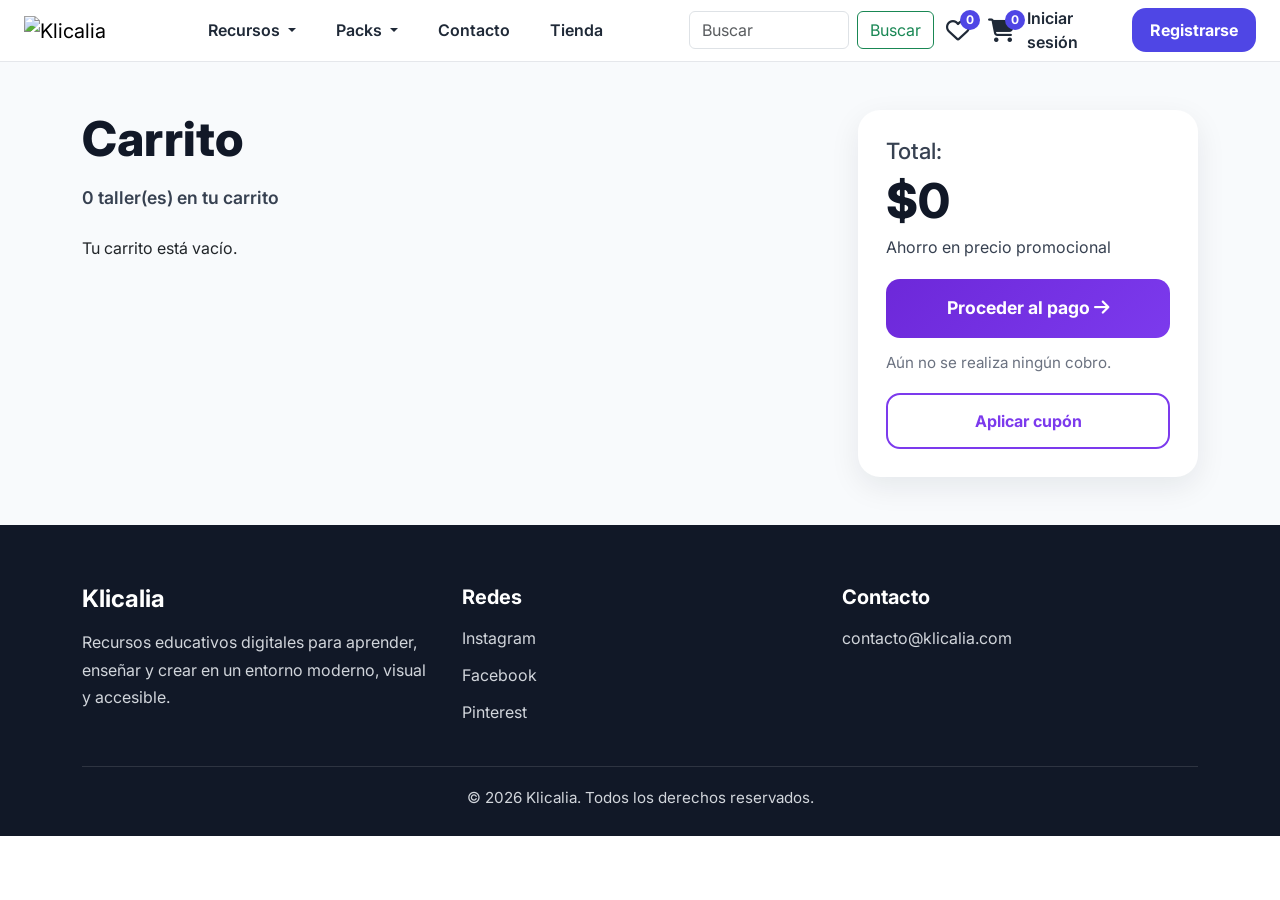
==== carrito.html @ 8898f32f "Agregar tablas del ecommerce" ====
<!DOCTYPE html>
<html lang="es">
<head>
  <meta charset="UTF-8">
  <meta name="viewport" content="width=device-width, initial-scale=1.0">
  <title>Carrito | Klicalia</title>

  <link rel="preconnect" href="https://fonts.googleapis.com">
  <link rel="preconnect" href="https://fonts.gstatic.com" crossorigin>
  <link href="https://fonts.googleapis.com/css2?family=Inter:wght@400;500;600;700;800&display=swap" rel="stylesheet">

  <link href="https://cdn.jsdelivr.net/npm/bootstrap@5.3.8/dist/css/bootstrap.min.css" rel="stylesheet">
  <link rel="stylesheet" href="assets/css/styles.css">
  <link rel="stylesheet" href="assets/css/carrito-pagina.css">
  <link rel="stylesheet" href="https://cdnjs.cloudflare.com/ajax/libs/font-awesome/6.5.2/css/all.min.css">
</head>
<body>

  <nav class="navbar navbar-expand-lg navbar-klicalia">
    <div class="container-fluid px-4">
      <a class="navbar-brand logo-brand" href="index.html">
        <img src="assets/images/Logo-completo.png" alt="Klicalia">
      </a>

      <button class="navbar-toggler" type="button" data-bs-toggle="collapse" data-bs-target="#navbarKlicalia">
        <span class="navbar-toggler-icon"></span>
      </button>

      <div class="collapse navbar-collapse" id="navbarKlicalia">
        <div class="navbar-desktop-layout w-100">

          <ul class="navbar-nav menu-centro mb-3 mb-lg-0">
            <li class="nav-item dropdown">
              <a class="nav-link dropdown-toggle" href="#" role="button" data-bs-toggle="dropdown" aria-expanded="false">
                Recursos
              </a>
              <ul class="dropdown-menu">
                <li><a class="dropdown-item" href="#">Lectoescritura</a></li>
                <li><a class="dropdown-item" href="#">Matemática</a></li>
                <li><a class="dropdown-item" href="#">Ciencias</a></li>
                <li><a class="dropdown-item" href="#">Ver todos</a></li>
              </ul>
            </li>

            <li class="nav-item dropdown">
              <a class="nav-link dropdown-toggle" href="#" role="button" data-bs-toggle="dropdown" aria-expanded="false">
                Packs
              </a>
              <ul class="dropdown-menu">
                <li><a class="dropdown-item" href="#">Preescolar</a></li>
                <li><a class="dropdown-item" href="#">Niños</a></li>
                <li><a class="dropdown-item" href="#">Adolescentes</a></li>
                <li><a class="dropdown-item" href="#">Ver todos</a></li>
              </ul>
            </li>

            <li class="nav-item">
              <a class="nav-link" href="contacto.html">Contacto</a>
            </li>

            <li class="nav-item">
              <a class="nav-link" href="#">Tienda</a>
            </li>
          </ul>

          <div class="acciones-navbar">
            <form class="d-flex buscador-klicalia" role="search">
              <input class="form-control me-2" type="search" placeholder="Buscar" aria-label="Buscar">
              <button class="btn btn-outline-success" type="submit">Buscar</button>
            </form>

            <div class="iconos-navbar">
              <a href="#" class="icono-nav">
                <i class="fa-regular fa-heart"></i>
                <span class="contador-icono" id="contador-favoritos">0</span>
              </a>

              <a href="carrito.html" class="icono-nav">
                <i class="fa-solid fa-cart-shopping"></i>
                <span class="contador-icono" id="contador-carrito">0</span>
              </a>
            </div>

            <a href="login.html" class="btn-login">Iniciar sesión</a>
            <a href="registro.html" class="btn-registro">Registrarse</a>
          </div>

        </div>
      </div>
    </div>
  </nav>

  <main class="carrito-page">
    <div class="container py-5">
      <div class="row g-5">

        <div class="col-lg-8">
          <section class="carrito-listado">
            <h1 class="carrito-titulo">Carrito</h1>

            <p class="carrito-subtitulo" id="cantidad-carrito"></p>

            <div id="lista-carrito"></div>
          </section>
        </div>

        <div class="col-lg-4">
          <aside class="resumen-carrito">
            <h3>Total:</h3>
            <div class="resumen-total" id="total-carrito">$0</div>
            <div class="resumen-antiguo"></div>
            <div class="resumen-descuento">Ahorro en precio promocional</div>

            <button class="btn-pagar">Proceder al pago <i class="fa-solid fa-arrow-right"></i></button>

            <p class="resumen-texto">Aún no se realiza ningún cobro.</p>

            <button class="btn-cupon">Aplicar cupón</button>
          </aside>
        </div>

      </div>
    </div>
  </main>

  <footer class="footer-klicalia" id="footer">
    <div class="container">
      <div class="row gy-4">
        <div class="col-lg-4 col-md-6">
          <h4>Klicalia</h4>
          <p>
            Recursos educativos digitales para aprender, enseñar y crear
            en un entorno moderno, visual y accesible.
          </p>
        </div>

        <div class="col-lg-4 col-md-6">
          <h5>Redes</h5>
          <ul class="footer-lista">
            <li><a href="#">Instagram</a></li>
            <li><a href="#">Facebook</a></li>
            <li><a href="#">Pinterest</a></li>
          </ul>
        </div>

        <div class="col-lg-4 col-md-12">
          <h5>Contacto</h5>
          <p class="footer-correo">contacto@klicalia.com</p>
        </div>
      </div>

      <div class="footer-copy">
        <p>© 2026 Klicalia. Todos los derechos reservados.</p>
      </div>
    </div>
  </footer>

  <button id="btn-arriba" class="btn-scroll-top">↑</button>

  <script src="https://cdn.jsdelivr.net/npm/bootstrap@5.3.8/dist/js/bootstrap.bundle.min.js"></script>
  <script src="assets/js/scroll.js"></script>
  <script src="assets/js/carrito.js"></script>
</body>
</html>
---- assets/css/styles.css ----
.navbar-klicalia {
  background-color: #FFFFFF;
  border-bottom: 1px solid #E5E7EB;
  padding: 0.4rem 0;
}

.logo-brand img {
  width: 140px;
  height: auto;
}

.navbar-toggler {
  border: 1px solid #D1D5DB;
  border-radius: 12px;
  padding: 0.45rem 0.7rem;
  box-shadow: none;
}

.navbar-toggler:focus {
  box-shadow: none;
}

.navbar-desktop-layout {
  display: flex;
  align-items: center;
  width: 100%;
}

.menu-centro {
  flex: 1;
  display: flex;
  justify-content: center;
  gap: 1.5rem;
}

.acciones-navbar {
  flex: 1;
  display: flex;
  justify-content: flex-end;
  align-items: center;
  gap: 0.75rem;
}

.navbar-klicalia .nav-link {
  font-family: 'Inter', sans-serif;
  color: #1F2937;
  font-size: 1rem;
  font-weight: 600;
  transition: all 0.3s ease;
}

.navbar-klicalia .nav-link:hover {
  color: #22C55E;
}

.dropdown-menu {
  border-radius: 12px;
  border: 1px solid #E5E7EB;
}

.buscador-klicalia input {
  width: 160px;
}

.btn-login {
  text-decoration: none;
  font-family: 'Inter', sans-serif;
  color: #1F2937;
  font-size: 1rem;
  font-weight: 600;
  transition: all 0.3s ease;
}

.btn-login:hover {
  color: #22C55E;
}

.btn-registro {
  text-decoration: none;
  font-family: 'Inter', sans-serif;
  background-color: #4F46E5;
  color: #FFFFFF;
  padding: 10px 18px;
  border-radius: 14px;
  font-weight: 700;
  transition: all 0.3s ease;
}

.btn-registro:hover {
  background-color: #22C55E;
  color: #FFFFFF;
}

@media (max-width: 991.98px) {
  .navbar-klicalia {
    padding: 0.7rem 0;
  }

  .navbar-desktop-layout {
    display: block;
    padding-top: 1rem;
  }

  .menu-centro {
    display: flex;
    flex-direction: column;
    align-items: flex-start;
    gap: 0.4rem;
    margin-bottom: 1rem !important;
  }

  .menu-centro .nav-link {
    padding-left: 0;
    font-size: 1.05rem;
  }

  .acciones-navbar {
    display: flex;
    flex-direction: column;
    align-items: stretch;
    gap: 0.8rem;
  }

  .buscador-klicalia {
    width: 100%;
  }

  .buscador-klicalia input {
    width: 100%;
  }

  .btn-login,
  .btn-registro {
    display: inline-block;
    width: 100%;
    text-align: center;
  }
}

.iconos-navbar {
  display: flex;
  align-items: center;
  gap: 18px;
}

.icono-nav {
  position: relative;
  display: inline-flex;
  align-items: center;
  justify-content: center;
  font-size: 1.5rem;
  color: #1F2937;
  text-decoration: none;
  transition: all 0.3s ease;
}

.icono-nav:hover {
  color: #4F46E5;
}

.contador-icono {
  position: absolute;
  top: -8px;
  right: -10px;
  background-color: #4F46E5;
  color: #FFFFFF;
  font-size: 0.75rem;
  font-weight: 700;
  line-height: 1;
  min-width: 20px;
  height: 20px;
  border-radius: 999px;
  display: flex;
  align-items: center;
  justify-content: center;
}

.footer-klicalia {
  background-color: #111827;
  color: #ffffff;
  padding: 60px 0 25px;
}

.footer-klicalia h4,
.footer-klicalia h5 {
  font-family: 'Inter', sans-serif;
  font-weight: 700;
  margin-bottom: 16px;
}

.footer-klicalia p,
.footer-klicalia a,
.footer-correo {
  font-family: 'Inter', sans-serif;
  color: #d1d5db;
  line-height: 1.7;
  text-decoration: none;
}

.footer-lista {
  list-style: none;
  padding: 0;
  margin: 0;
}

.footer-lista li {
  margin-bottom: 10px;
}

.footer-lista a:hover {
  color: #22c55e;
}

.footer-copy {
  border-top: 1px solid rgba(255, 255, 255, 0.12);
  margin-top: 30px;
  padding-top: 18px;
  text-align: center;
}

.footer-copy p {
  margin: 0;
  font-size: 0.95rem;
}

.articulos-klicalia {
  background-color: #ffffff;
}

.articulo-card {
  background-color: #f8fafc;
  border: 1px solid #e5e7eb;
  border-radius: 22px;
  padding: 28px;
  box-shadow: 0 8px 20px rgba(15, 23, 42, 0.05);
  transition: all 0.3s ease;
}

.articulo-card:hover {
  transform: translateY(-5px);
  box-shadow: 0 14px 28px rgba(15, 23, 42, 0.10);
}

.articulo-card h3 {
  font-family: 'Inter', sans-serif;
  font-size: 1.35rem;
  font-weight: 700;
  color: #111827;
  margin-bottom: 14px;
}

.articulo-card p {
  font-family: 'Inter', sans-serif;
  font-size: 1rem;
  line-height: 1.7;
  color: #6b7280;
  margin: 0;
}

.btn-scroll-top {
  display: none;
  align-items: center;
  justify-content: center;
  position: fixed;
  right: 24px;
  bottom: 24px;
  z-index: 9999;
  width: 52px;
  height: 52px;
  border: none;
  border-radius: 50%;
  background-color: #4F46E5;
  color: #FFFFFF;
  font-size: 1.4rem;
  font-weight: bold;
  cursor: pointer;
  box-shadow: 0 10px 25px rgba(0, 0, 0, 0.18);
  transition: all 0.3s ease;
}

.btn-scroll-top:hover {
  background-color: #22C55E;
  transform: translateY(-3px);
}

.taller-card {
  height: 100%;
  display: flex;
  flex-direction: column;
}

.taller-card .card-body {
  flex: 1;
  display: flex;
  flex-direction: column;
}

.taller-card .precio-box {
  margin-top: auto;
}

.taller-card .taller-footer {
  margin-top: auto;
}

.taller-card .card-text {
  min-height: 60px;
}

.alert {
    position: relative;
    z-index: 1000;
}
---- assets/css/carrito-pagina.css ----
body {
  font-family: 'Inter', sans-serif;
}

.carrito-page {
  background-color: #f8fafc;
}

.carrito-titulo {
  font-size: 3rem;
  font-weight: 800;
  color: #111827;
  margin-bottom: 18px;
}

.carrito-subtitulo {
  font-size: 1.1rem;
  color: #374151;
  margin-bottom: 24px;
  font-weight: 600;
}

.item-carrito {
  display: grid;
  grid-template-columns: 120px 1fr 160px 120px;
  gap: 18px;
  align-items: start;
  padding: 18px 0;
  border-top: 1px solid #d1d5db;
}

.item-imagen img {
  width: 100%;
  height: 90px;
  object-fit: cover;
  border-radius: 12px;
}

.item-info h2 {
  font-size: 1.4rem;
  font-weight: 700;
  color: #111827;
  margin-bottom: 6px;
}

.item-autor {
  color: #4b5563;
  margin-bottom: 10px;
}

.item-meta {
  display: flex;
  align-items: center;
  gap: 12px;
  margin-bottom: 10px;
  flex-wrap: wrap;
}

.item-badge {
  background-color: #fee2e2;
  color: #b91c1c;
  font-size: 0.85rem;
  font-weight: 700;
  padding: 6px 10px;
  border-radius: 999px;
}

.item-detalles {
  color: #6b7280;
  display: flex;
  gap: 8px;
  flex-wrap: wrap;
  font-size: 0.95rem;
}

.item-acciones {
  display: flex;
  flex-direction: column;
  gap: 10px;
}

.btn-eliminar-item,
.btn-guardar-item {
  border: none;
  background: none;
  color: #7c3aed;
  font-weight: 500;
  text-align: left;
  cursor: pointer;
  padding: 0;
}

.btn-eliminar-item:hover,
.btn-guardar-item:hover {
  text-decoration: underline;
}

.item-precio {
  text-align: right;
  display: flex;
  flex-direction: column;
  gap: 6px;
}

.precio-actual-item {
  color: #7c3aed;
  font-size: 1.6rem;
  font-weight: 800;
}

.precio-antiguo-item {
  color: #9ca3af;
  text-decoration: line-through;
  font-size: 1rem;
}

.resumen-carrito {
  background-color: #ffffff;
  border-radius: 22px;
  padding: 28px;
  box-shadow: 0 10px 30px rgba(15, 23, 42, 0.08);
  position: sticky;
  top: 100px;
}

.resumen-carrito h3 {
  font-size: 1.4rem;
  color: #374151;
  margin-bottom: 10px;
}

.resumen-total {
  font-size: 3rem;
  font-weight: 800;
  color: #111827;
  line-height: 1.1;
}

.resumen-antiguo {
  color: #9ca3af;
  text-decoration: line-through;
  font-size: 1.3rem;
  margin-top: 8px;
}

.resumen-descuento {
  color: #374151;
  margin-top: 6px;
  margin-bottom: 20px;
}

.btn-pagar {
  width: 100%;
  background: linear-gradient(135deg, #6d28d9 0%, #7c3aed 100%);
  color: #ffffff;
  border: none;
  border-radius: 14px;
  padding: 16px 18px;
  font-weight: 700;
  font-size: 1.1rem;
  margin-bottom: 14px;
  transition: all 0.3s ease;
}

.btn-pagar:hover {
  opacity: 0.95;
}

.resumen-texto {
  color: #6b7280;
  font-size: 0.95rem;
  margin-bottom: 18px;
}

.btn-cupon {
  width: 100%;
  background-color: #ffffff;
  color: #7c3aed;
  border: 2px solid #7c3aed;
  border-radius: 14px;
  padding: 14px 18px;
  font-weight: 700;
}

.btn-cupon:hover {
  background-color: #f5f3ff;
}

@media (max-width: 991.98px) {
  .item-carrito {
    grid-template-columns: 1fr;
  }

  .item-precio {
    text-align: left;
  }

  .resumen-carrito {
    position: static;
  }

  .carrito-titulo {
    font-size: 2.3rem;
  }

  .resumen-total {
    font-size: 2.4rem;
  }
}
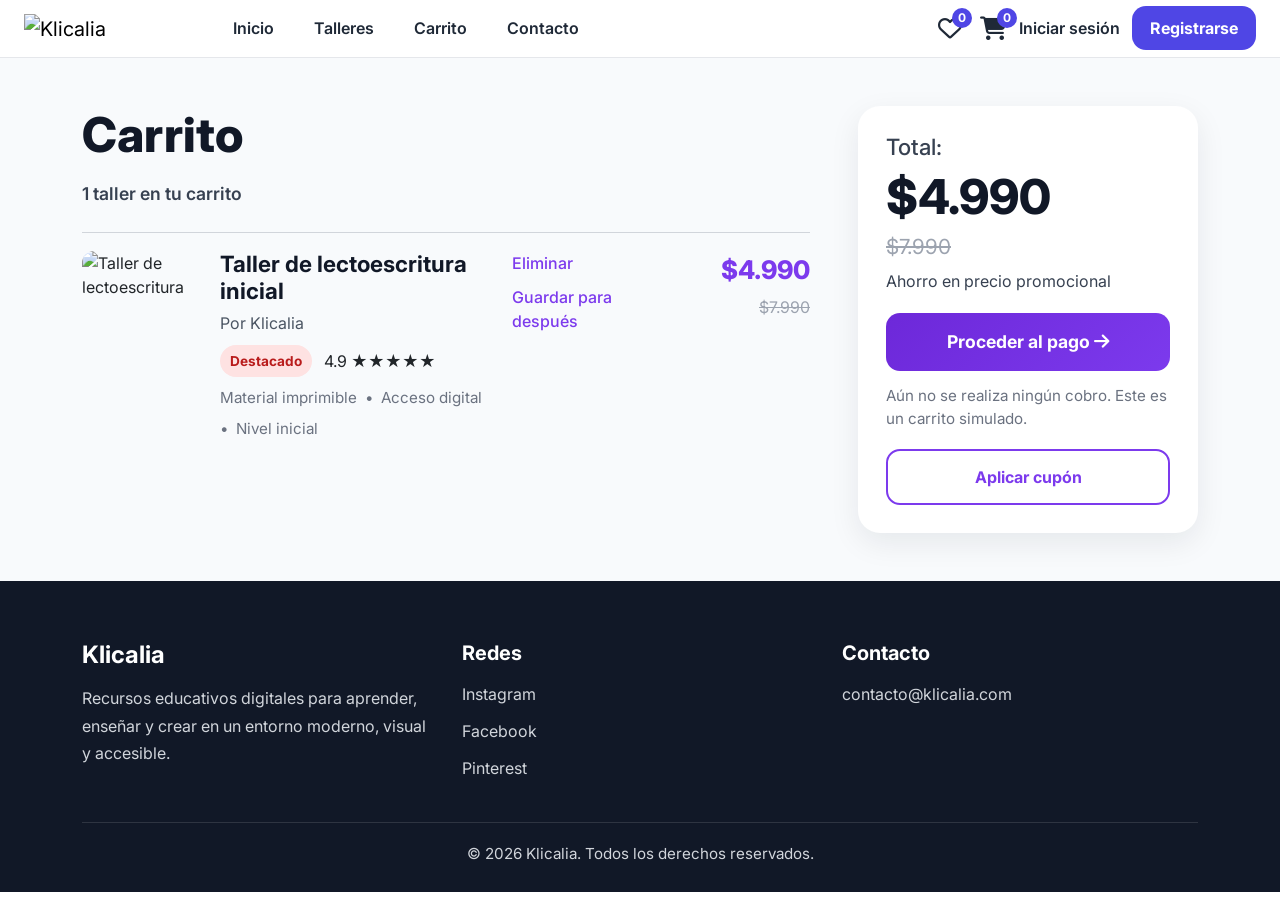
==== commit e0bf31f4: "Revert "Agregar tablas del ecommerce" This reverts commit 8898f32f5bb815ceed033c62fc8ea5af92266320." ====
--- a/carrito.html
+++ b/carrito.html
@@ -28,47 +28,14 @@
 
       <div class="collapse navbar-collapse" id="navbarKlicalia">
         <div class="navbar-desktop-layout w-100">
-
           <ul class="navbar-nav menu-centro mb-3 mb-lg-0">
-            <li class="nav-item dropdown">
-              <a class="nav-link dropdown-toggle" href="#" role="button" data-bs-toggle="dropdown" aria-expanded="false">
-                Recursos
-              </a>
-              <ul class="dropdown-menu">
-                <li><a class="dropdown-item" href="#">Lectoescritura</a></li>
-                <li><a class="dropdown-item" href="#">Matemática</a></li>
-                <li><a class="dropdown-item" href="#">Ciencias</a></li>
-                <li><a class="dropdown-item" href="#">Ver todos</a></li>
-              </ul>
-            </li>
-
-            <li class="nav-item dropdown">
-              <a class="nav-link dropdown-toggle" href="#" role="button" data-bs-toggle="dropdown" aria-expanded="false">
-                Packs
-              </a>
-              <ul class="dropdown-menu">
-                <li><a class="dropdown-item" href="#">Preescolar</a></li>
-                <li><a class="dropdown-item" href="#">Niños</a></li>
-                <li><a class="dropdown-item" href="#">Adolescentes</a></li>
-                <li><a class="dropdown-item" href="#">Ver todos</a></li>
-              </ul>
-            </li>
-
-            <li class="nav-item">
-              <a class="nav-link" href="contacto.html">Contacto</a>
-            </li>
-
-            <li class="nav-item">
-              <a class="nav-link" href="#">Tienda</a>
-            </li>
+            <li class="nav-item"><a class="nav-link" href="index.html">Inicio</a></li>
+            <li class="nav-item"><a class="nav-link" href="index.html#talleres">Talleres</a></li>
+            <li class="nav-item"><a class="nav-link" href="carrito.html">Carrito</a></li>
+            <li class="nav-item"><a class="nav-link" href="#footer">Contacto</a></li>
           </ul>
 
           <div class="acciones-navbar">
-            <form class="d-flex buscador-klicalia" role="search">
-              <input class="form-control me-2" type="search" placeholder="Buscar" aria-label="Buscar">
-              <button class="btn btn-outline-success" type="submit">Buscar</button>
-            </form>
-
             <div class="iconos-navbar">
               <a href="#" class="icono-nav">
                 <i class="fa-regular fa-heart"></i>
@@ -81,10 +48,9 @@
               </a>
             </div>
 
-            <a href="login.html" class="btn-login">Iniciar sesión</a>
-            <a href="registro.html" class="btn-registro">Registrarse</a>
+            <a href="#" class="btn-login">Iniciar sesión</a>
+            <a href="#" class="btn-registro">Registrarse</a>
           </div>
-
         </div>
       </div>
     </div>
@@ -97,23 +63,60 @@
         <div class="col-lg-8">
           <section class="carrito-listado">
             <h1 class="carrito-titulo">Carrito</h1>
+            <p class="carrito-subtitulo">
+              <span id="cantidad-items-texto">1</span> taller en tu carrito
+            </p>
 
-            <p class="carrito-subtitulo" id="cantidad-carrito"></p>
+            <div id="lista-carrito">
 
-            <div id="lista-carrito"></div>
+              <article class="item-carrito" data-precio="4990">
+                <div class="item-imagen">
+                  <img src="assets\images\arrangement-different-letters-speech-therapy-sessions.jpg" alt="Taller de lectoescritura">
+                </div>
+
+                <div class="item-info">
+                  <h2>Taller de lectoescritura inicial</h2>
+                  <p class="item-autor">Por Klicalia</p>
+
+                  <div class="item-meta">
+                    <span class="item-badge">Destacado</span>
+                    <span>4.9 ★★★★★</span>
+                  </div>
+
+                  <div class="item-detalles">
+                    <span>Material imprimible</span>
+                    <span>•</span>
+                    <span>Acceso digital</span>
+                    <span>•</span>
+                    <span>Nivel inicial</span>
+                  </div>
+                </div>
+
+                <div class="item-acciones">
+                  <button class="btn-eliminar-item">Eliminar</button>
+                  <button class="btn-guardar-item">Guardar para después</button>
+                </div>
+
+                <div class="item-precio">
+                  <span class="precio-actual-item">$4.990</span>
+                  <span class="precio-antiguo-item">$7.990</span>
+                </div>
+              </article>
+
+            </div>
           </section>
         </div>
 
         <div class="col-lg-4">
           <aside class="resumen-carrito">
             <h3>Total:</h3>
-            <div class="resumen-total" id="total-carrito">$0</div>
-            <div class="resumen-antiguo"></div>
+            <div class="resumen-total" id="resumen-total">$4.990</div>
+            <div class="resumen-antiguo">$7.990</div>
             <div class="resumen-descuento">Ahorro en precio promocional</div>
 
             <button class="btn-pagar">Proceder al pago <i class="fa-solid fa-arrow-right"></i></button>
 
-            <p class="resumen-texto">Aún no se realiza ningún cobro.</p>
+            <p class="resumen-texto">Aún no se realiza ningún cobro. Este es un carrito simulado.</p>
 
             <button class="btn-cupon">Aplicar cupón</button>
           </aside>
@@ -159,6 +162,6 @@
 
   <script src="https://cdn.jsdelivr.net/npm/bootstrap@5.3.8/dist/js/bootstrap.bundle.min.js"></script>
   <script src="assets/js/scroll.js"></script>
-  <script src="assets/js/carrito.js"></script>
+  <script src="assets/js/carrito-pagina.js"></script>
 </body>
 </html>
--- a/assets/css/styles.css
+++ b/assets/css/styles.css
@@ -281,33 +281,4 @@
 .btn-scroll-top:hover {
   background-color: #22C55E;
   transform: translateY(-3px);
-}
-
-.taller-card {
-  height: 100%;
-  display: flex;
-  flex-direction: column;
-}
-
-.taller-card .card-body {
-  flex: 1;
-  display: flex;
-  flex-direction: column;
-}
-
-.taller-card .precio-box {
-  margin-top: auto;
-}
-
-.taller-card .taller-footer {
-  margin-top: auto;
-}
-
-.taller-card .card-text {
-  min-height: 60px;
-}
-
-.alert {
-    position: relative;
-    z-index: 1000;
 }
--- a/assets/css/carrito-pagina.css
+++ b/assets/css/carrito-pagina.css
@@ -206,6 +206,4 @@
   .resumen-total {
     font-size: 2.4rem;
   }
-}
-
-
+}
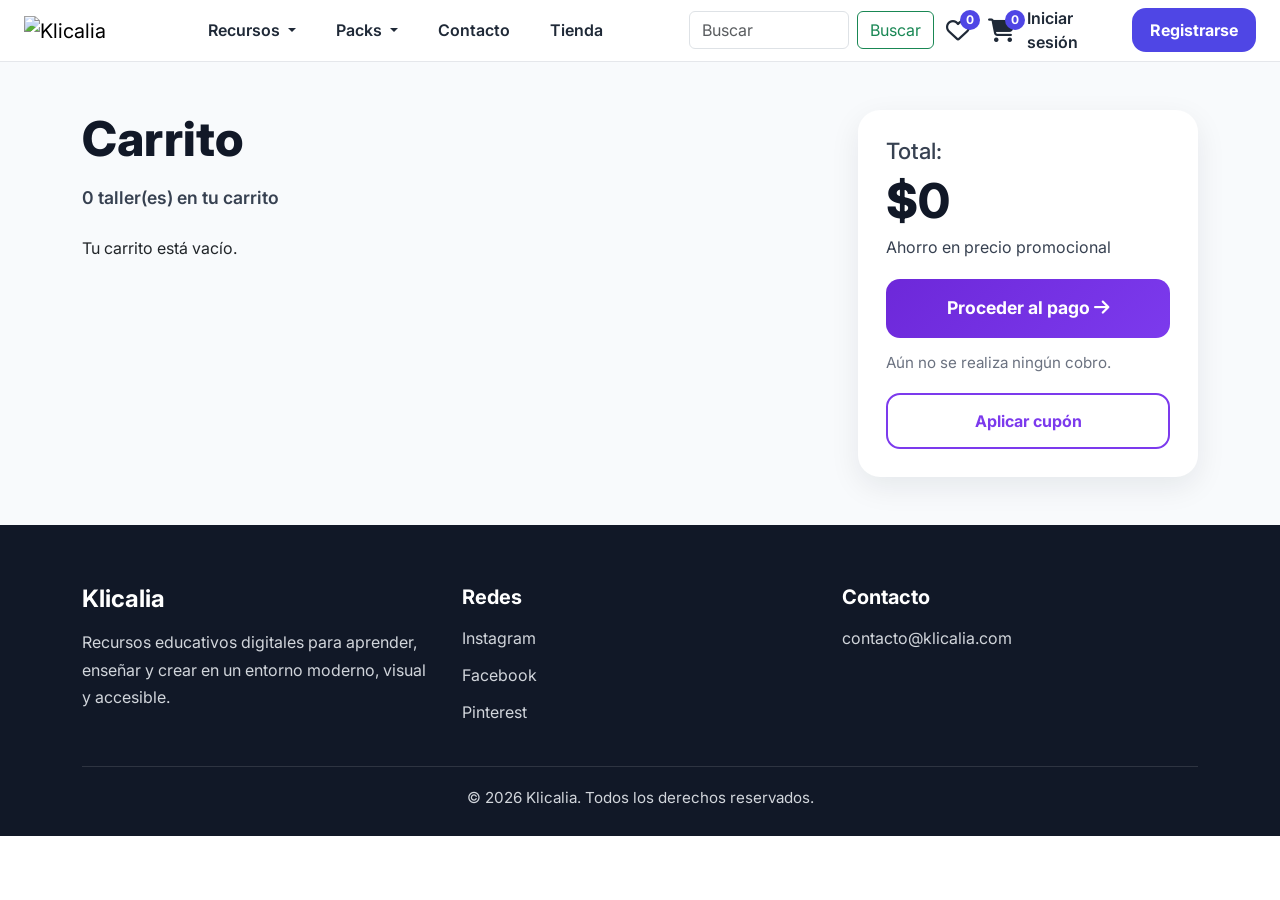
==== commit 5f0ea261: "Agregar evidencias y README final" ====
--- a/carrito.html
+++ b/carrito.html
@@ -28,14 +28,47 @@
 
       <div class="collapse navbar-collapse" id="navbarKlicalia">
         <div class="navbar-desktop-layout w-100">
+
           <ul class="navbar-nav menu-centro mb-3 mb-lg-0">
-            <li class="nav-item"><a class="nav-link" href="index.html">Inicio</a></li>
-            <li class="nav-item"><a class="nav-link" href="index.html#talleres">Talleres</a></li>
-            <li class="nav-item"><a class="nav-link" href="carrito.html">Carrito</a></li>
-            <li class="nav-item"><a class="nav-link" href="#footer">Contacto</a></li>
+            <li class="nav-item dropdown">
+              <a class="nav-link dropdown-toggle" href="#" role="button" data-bs-toggle="dropdown" aria-expanded="false">
+                Recursos
+              </a>
+              <ul class="dropdown-menu">
+                <li><a class="dropdown-item" href="#">Lectoescritura</a></li>
+                <li><a class="dropdown-item" href="#">Matemática</a></li>
+                <li><a class="dropdown-item" href="#">Ciencias</a></li>
+                <li><a class="dropdown-item" href="#">Ver todos</a></li>
+              </ul>
+            </li>
+
+            <li class="nav-item dropdown">
+              <a class="nav-link dropdown-toggle" href="#" role="button" data-bs-toggle="dropdown" aria-expanded="false">
+                Packs
+              </a>
+              <ul class="dropdown-menu">
+                <li><a class="dropdown-item" href="#">Preescolar</a></li>
+                <li><a class="dropdown-item" href="#">Niños</a></li>
+                <li><a class="dropdown-item" href="#">Adolescentes</a></li>
+                <li><a class="dropdown-item" href="#">Ver todos</a></li>
+              </ul>
+            </li>
+
+            <li class="nav-item">
+              <a class="nav-link" href="contacto.html">Contacto</a>
+            </li>
+
+            <li class="nav-item">
+              <a class="nav-link" href="#">Tienda</a>
+            </li>
           </ul>
 
           <div class="acciones-navbar">
+            <form class="d-flex buscador-klicalia" role="search">
+              <input class="form-control me-2" type="search" placeholder="Buscar" aria-label="Buscar">
+              <button class="btn btn-outline-success" type="submit">Buscar</button>
+            </form>
+
             <div class="iconos-navbar">
               <a href="#" class="icono-nav">
                 <i class="fa-regular fa-heart"></i>
@@ -48,9 +81,10 @@
               </a>
             </div>
 
-            <a href="#" class="btn-login">Iniciar sesión</a>
-            <a href="#" class="btn-registro">Registrarse</a>
+            <a href="login.html" class="btn-login">Iniciar sesión</a>
+            <a href="registro.html" class="btn-registro">Registrarse</a>
           </div>
+
         </div>
       </div>
     </div>
@@ -63,60 +97,23 @@
         <div class="col-lg-8">
           <section class="carrito-listado">
             <h1 class="carrito-titulo">Carrito</h1>
-            <p class="carrito-subtitulo">
-              <span id="cantidad-items-texto">1</span> taller en tu carrito
-            </p>
 
-            <div id="lista-carrito">
+            <p class="carrito-subtitulo" id="cantidad-carrito"></p>
 
-              <article class="item-carrito" data-precio="4990">
-                <div class="item-imagen">
-                  <img src="assets\images\arrangement-different-letters-speech-therapy-sessions.jpg" alt="Taller de lectoescritura">
-                </div>
-
-                <div class="item-info">
-                  <h2>Taller de lectoescritura inicial</h2>
-                  <p class="item-autor">Por Klicalia</p>
-
-                  <div class="item-meta">
-                    <span class="item-badge">Destacado</span>
-                    <span>4.9 ★★★★★</span>
-                  </div>
-
-                  <div class="item-detalles">
-                    <span>Material imprimible</span>
-                    <span>•</span>
-                    <span>Acceso digital</span>
-                    <span>•</span>
-                    <span>Nivel inicial</span>
-                  </div>
-                </div>
-
-                <div class="item-acciones">
-                  <button class="btn-eliminar-item">Eliminar</button>
-                  <button class="btn-guardar-item">Guardar para después</button>
-                </div>
-
-                <div class="item-precio">
-                  <span class="precio-actual-item">$4.990</span>
-                  <span class="precio-antiguo-item">$7.990</span>
-                </div>
-              </article>
-
-            </div>
+            <div id="lista-carrito"></div>
           </section>
         </div>
 
         <div class="col-lg-4">
           <aside class="resumen-carrito">
             <h3>Total:</h3>
-            <div class="resumen-total" id="resumen-total">$4.990</div>
-            <div class="resumen-antiguo">$7.990</div>
+            <div class="resumen-total" id="total-carrito">$0</div>
+            <div class="resumen-antiguo"></div>
             <div class="resumen-descuento">Ahorro en precio promocional</div>
 
             <button class="btn-pagar">Proceder al pago <i class="fa-solid fa-arrow-right"></i></button>
 
-            <p class="resumen-texto">Aún no se realiza ningún cobro. Este es un carrito simulado.</p>
+            <p class="resumen-texto">Aún no se realiza ningún cobro.</p>
 
             <button class="btn-cupon">Aplicar cupón</button>
           </aside>
@@ -162,6 +159,6 @@
 
   <script src="https://cdn.jsdelivr.net/npm/bootstrap@5.3.8/dist/js/bootstrap.bundle.min.js"></script>
   <script src="assets/js/scroll.js"></script>
-  <script src="assets/js/carrito-pagina.js"></script>
+  <script src="assets/js/carrito.js"></script>
 </body>
 </html>
--- a/assets/css/styles.css
+++ b/assets/css/styles.css
@@ -281,4 +281,33 @@
 .btn-scroll-top:hover {
   background-color: #22C55E;
   transform: translateY(-3px);
+}
+
+.taller-card {
+  height: 100%;
+  display: flex;
+  flex-direction: column;
+}
+
+.taller-card .card-body {
+  flex: 1;
+  display: flex;
+  flex-direction: column;
+}
+
+.taller-card .precio-box {
+  margin-top: auto;
+}
+
+.taller-card .taller-footer {
+  margin-top: auto;
+}
+
+.taller-card .card-text {
+  min-height: 60px;
+}
+
+.alert {
+    position: relative;
+    z-index: 1000;
 }
--- a/assets/css/carrito-pagina.css
+++ b/assets/css/carrito-pagina.css
@@ -206,4 +206,6 @@
   .resumen-total {
     font-size: 2.4rem;
   }
-}+}
+
+
